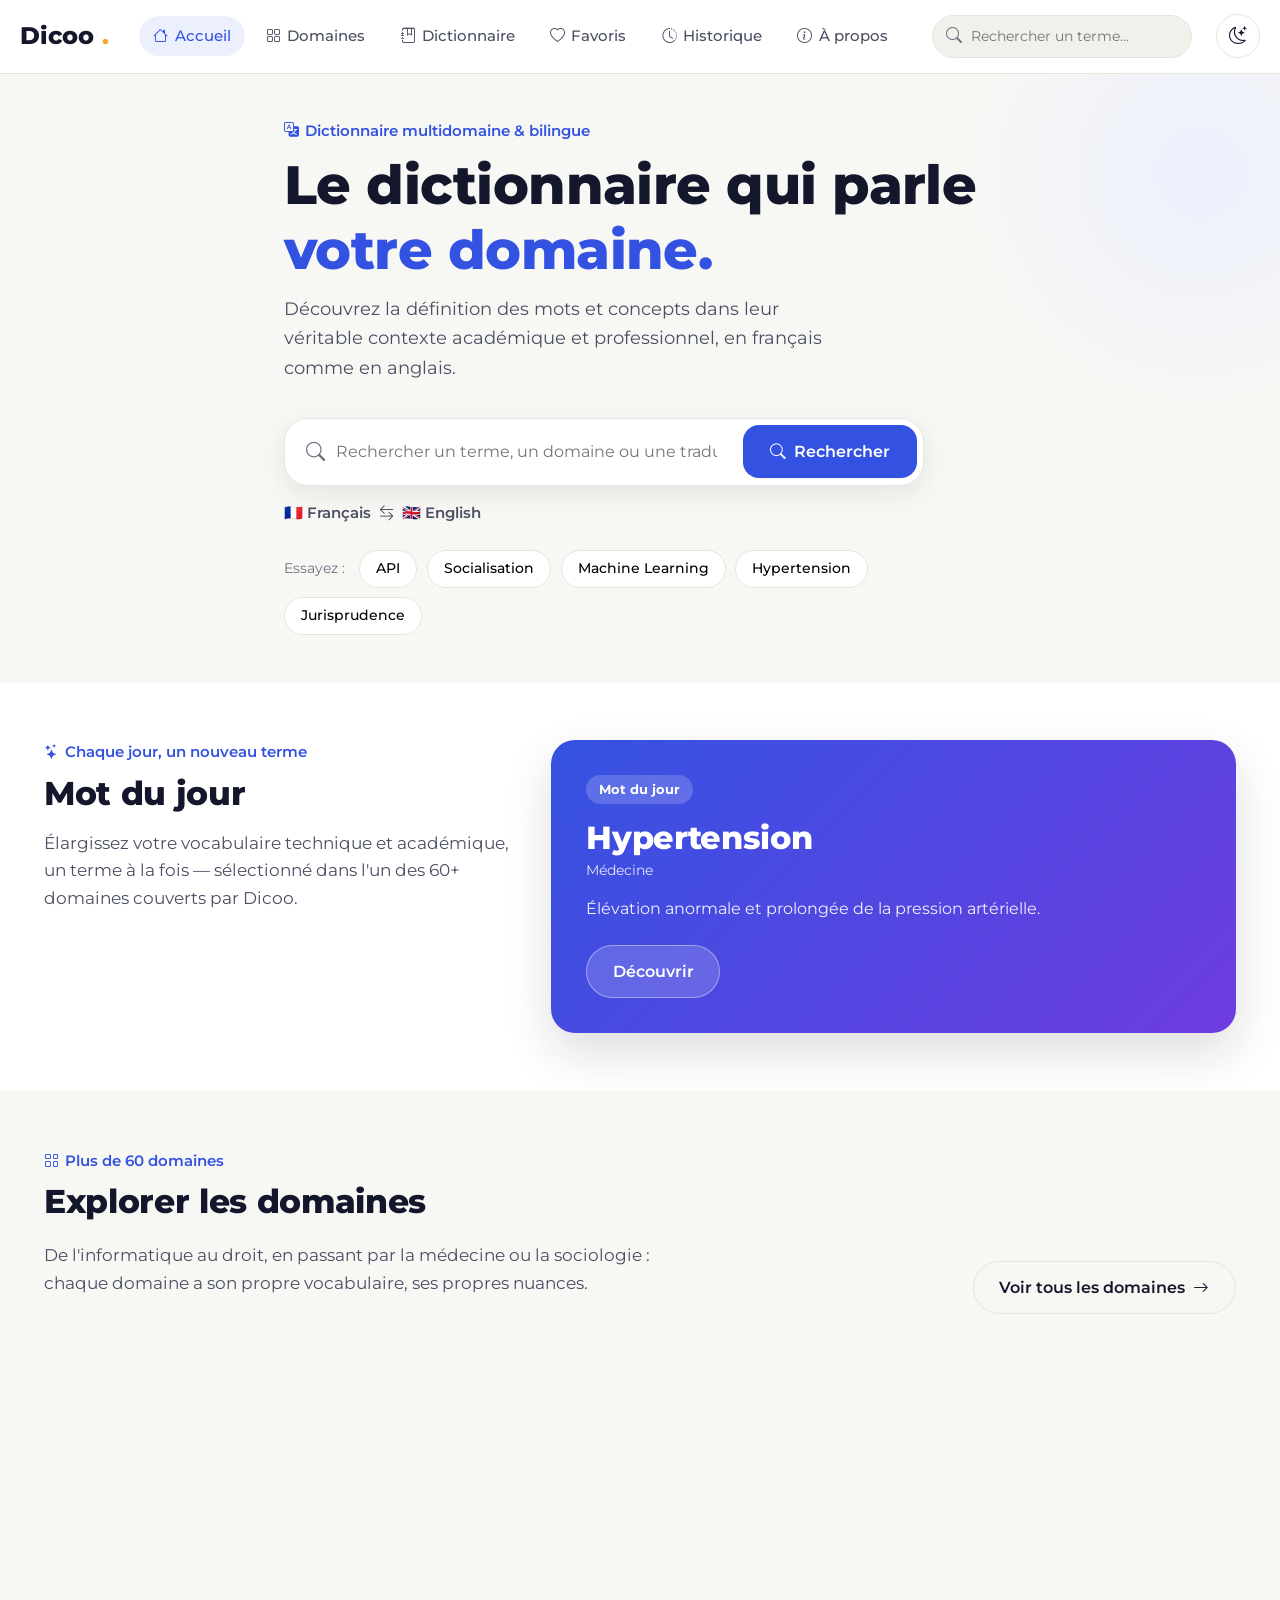
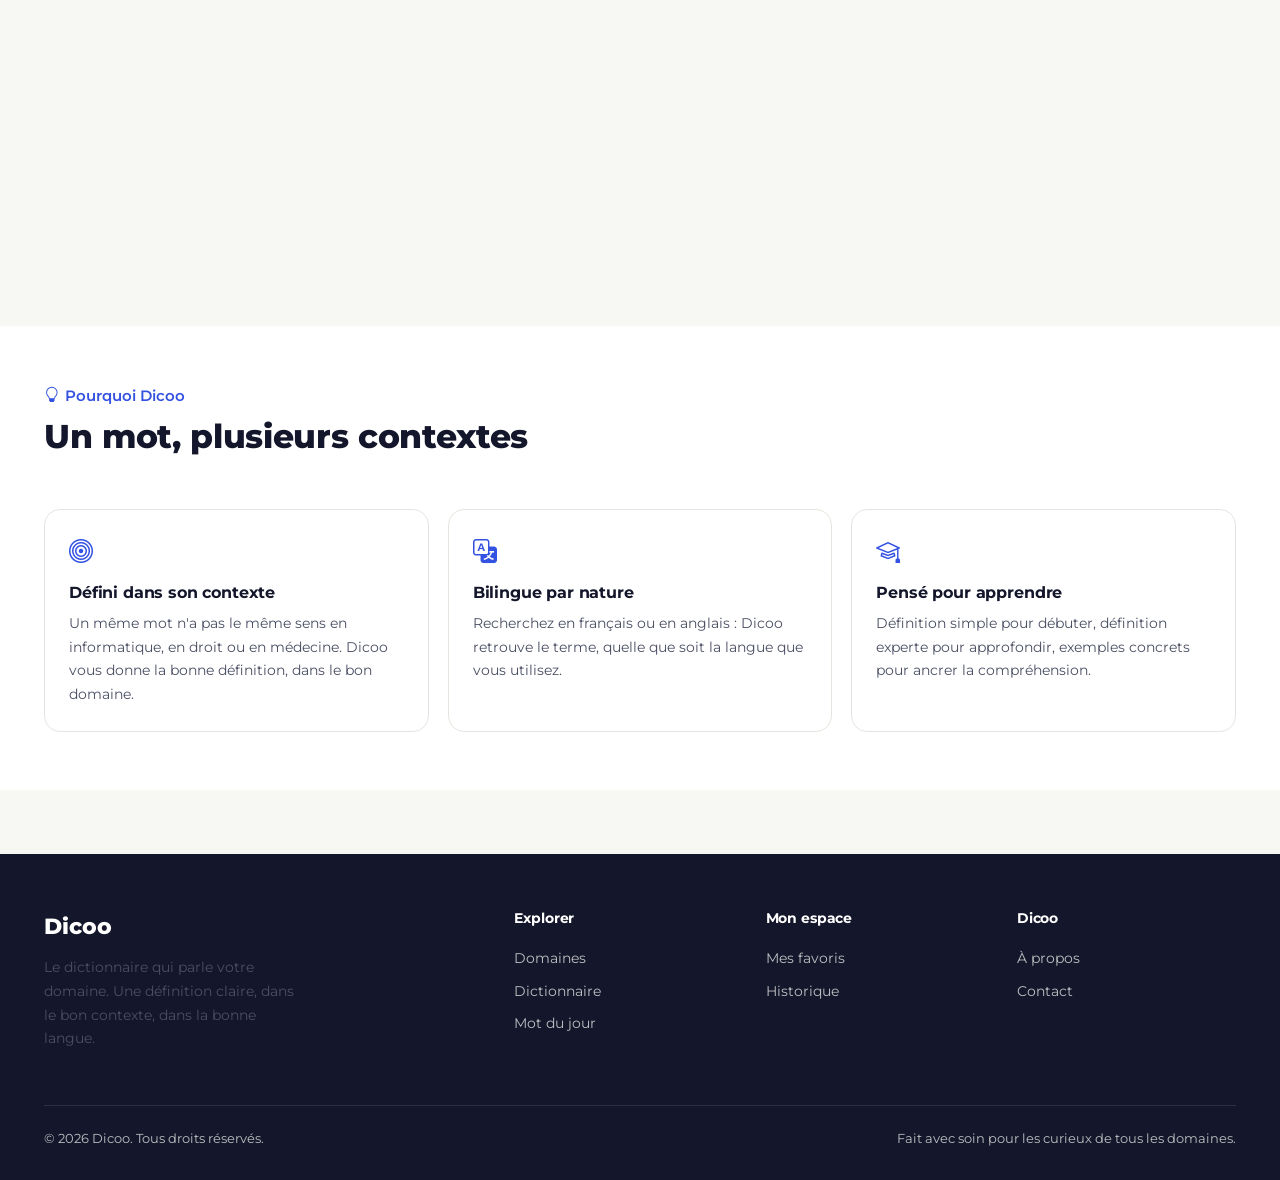
==== index.html @ abe96f1b "Début" ====
<!DOCTYPE html>
<html lang="fr">
<head>
<meta charset="UTF-8">
<meta name="viewport" content="width=device-width, initial-scale=1.0">
<title>Dicoo — Le dictionnaire qui parle votre domaine.</title>
<meta name="description" content="Dicoo est un dictionnaire multidomaine et bilingue (français/anglais) pour étudiants, professionnels, enseignants et chercheurs.">
<link rel="icon" href="data:image/svg+xml,<svg xmlns=%22http://www.w3.org/2000/svg%22 viewBox=%220 0 100 100%22><text y=%22.9em%22 font-size=%2290%22>📘</text></svg>">

<link rel="preconnect" href="https://fonts.googleapis.com">
<link rel="preconnect" href="https://fonts.gstatic.com" crossorigin>
<link href="https://fonts.googleapis.com/css2?family=Montserrat:wght@400;500;600;700;800&display=swap" rel="stylesheet">

<link href="https://cdn.jsdelivr.net/npm/bootstrap@5.3.3/dist/css/bootstrap.min.css" rel="stylesheet">
<link href="https://cdn.jsdelivr.net/npm/bootstrap-icons@1.11.3/font/bootstrap-icons.min.css" rel="stylesheet">

<link rel="stylesheet" href="css/style.css">
<link rel="stylesheet" href="css/responsive.css">
<link rel="stylesheet" href="css/animations.css">
</head>
<body data-page="home">
<header class="site-header">
  <div class="container-dicoo site-header__bar">
    <a href="index.html" class="brand"><span>Dicoo</span><span class="brand__dot">.</span></a>

    <nav class="main-nav" aria-label="Navigation principale">
      <a href="index.html" class="is-active" data-nav-link aria-current="page"><i class="bi bi-house"></i> Accueil</a>
<a href="domaines.html" class="" data-nav-link><i class="bi bi-grid"></i> Domaines</a>
<a href="dictionnaire.html" class="" data-nav-link><i class="bi bi-journal-bookmark"></i> Dictionnaire</a>
<a href="favoris.html" class="" data-nav-link><i class="bi bi-heart"></i> Favoris <span class="nav-badge d-none" data-favorites-badge>0</span></a>
<a href="historique.html" class="" data-nav-link><i class="bi bi-clock-history"></i> Historique <span class="nav-badge d-none" data-history-badge>0</span></a>
<a href="a-propos.html" class="" data-nav-link><i class="bi bi-info-circle"></i> À propos</a>

    </nav>

    <div class="header-search">
      <i class="bi bi-search header-search__icon" aria-hidden="true"></i>
      <input type="search" placeholder="Rechercher un terme..." aria-label="Rechercher un terme" data-header-search-input autocomplete="off">
      <div class="suggestions-panel" data-header-search-results role="listbox"></div>
    </div>

    <div class="header-actions">
      <button type="button" class="icon-btn" data-theme-toggle aria-label="Activer le mode sombre">
        <i class="bi bi-moon-stars" aria-hidden="true"></i>
      </button>
      <button type="button" class="menu-toggle" data-menu-toggle aria-label="Ouvrir le menu" aria-expanded="false" aria-controls="mobileMenu">
        <i class="bi bi-list" aria-hidden="true"></i>
      </button>
    </div>
  </div>
</header>

<div class="mobile-menu" id="mobileMenu" data-mobile-menu>
  <div class="mobile-menu__top">
    <a href="index.html" class="brand"><span>Dicoo</span><span class="brand__dot">.</span></a>
    <button type="button" class="icon-btn" data-menu-toggle aria-label="Fermer le menu"><i class="bi bi-x-lg"></i></button>
  </div>
  <nav aria-label="Navigation mobile">
    <a href="index.html" class="is-active" data-nav-link aria-current="page"><i class="bi bi-house"></i> Accueil</a>
<a href="domaines.html" class="" data-nav-link><i class="bi bi-grid"></i> Domaines</a>
<a href="dictionnaire.html" class="" data-nav-link><i class="bi bi-journal-bookmark"></i> Dictionnaire</a>
<a href="favoris.html" class="" data-nav-link><i class="bi bi-heart"></i> Favoris <span class="nav-badge d-none" data-favorites-badge>0</span></a>
<a href="historique.html" class="" data-nav-link><i class="bi bi-clock-history"></i> Historique <span class="nav-badge d-none" data-history-badge>0</span></a>
<a href="a-propos.html" class="" data-nav-link><i class="bi bi-info-circle"></i> À propos</a>

  </nav>
</div>

<main>
  <section class="hero">
    <div class="container-dicoo hero__inner">
      <span class="section-eyebrow"><i class="bi bi-translate"></i> Dictionnaire multidomaine &amp; bilingue</span>
      <h1 class="hero__title">Le dictionnaire qui parle <span class="accent">votre domaine.</span></h1>
      <p class="hero__subtitle">Découvrez la définition des mots et concepts dans leur véritable contexte académique et professionnel, en français comme en anglais.</p>

      <form class="hero-search" role="search">
        <i class="bi bi-search hero-search__icon" aria-hidden="true"></i>
        <input type="search" placeholder="Rechercher un terme, un domaine ou une traduction..." aria-label="Rechercher un terme, un domaine ou une traduction" data-hero-search-input autocomplete="off">
        <div class="suggestions-panel" data-hero-search-results role="listbox"></div>
        <button type="submit" class="btn-dicoo"><i class="bi bi-search"></i> Rechercher</button>
      </form>

      <div class="hero-langs"><span>🇫🇷 Français</span> <i class="bi bi-arrow-left-right"></i> <span>🇬🇧 English</span></div>

      <div class="hero-suggestions">
        <span class="hero-suggestions__label">Essayez :</span>
        <button type="button" class="chip" data-suggestion-chip="API">API</button>
        <button type="button" class="chip" data-suggestion-chip="Socialisation">Socialisation</button>
        <button type="button" class="chip" data-suggestion-chip="Machine Learning">Machine Learning</button>
        <button type="button" class="chip" data-suggestion-chip="Hypertension">Hypertension</button>
        <button type="button" class="chip" data-suggestion-chip="Jurisprudence">Jurisprudence</button>
      </div>
    </div>
  </section>

  <section class="section section--alt">
    <div class="container-dicoo">
      <div class="row g-4 align-items-stretch">
        <div class="col-lg-5" data-reveal>
          <span class="section-eyebrow"><i class="bi bi-stars"></i> Chaque jour, un nouveau terme</span>
          <h2 class="section-title mb-3">Mot du jour</h2>
          <p class="section-lede">Élargissez votre vocabulaire technique et académique, un terme à la fois — sélectionné dans l'un des 60+ domaines couverts par Dicoo.</p>
        </div>
        <div class="col-lg-7">
          <div class="word-of-day" data-word-of-day></div>
        </div>
      </div>
    </div>
  </section>

  <section class="section">
    <div class="container-dicoo">
      <div class="section-head">
        <div>
          <span class="section-eyebrow"><i class="bi bi-grid"></i> Plus de 60 domaines</span>
          <h2 class="section-title">Explorer les domaines</h2>
          <p class="section-lede">De l'informatique au droit, en passant par la médecine ou la sociologie : chaque domaine a son propre vocabulaire, ses propres nuances.</p>
        </div>
        <a href="domaines.html" class="btn-dicoo-outline">Voir tous les domaines <i class="bi bi-arrow-right"></i></a>
      </div>
      <div class="domains-grid" data-domains-preview></div>
    </div>
  </section>

  <section class="section section--alt">
    <div class="container-dicoo">
      <div class="section-head">
        <div>
          <span class="section-eyebrow"><i class="bi bi-lightbulb"></i> Pourquoi Dicoo</span>
          <h2 class="section-title">Un mot, plusieurs contextes</h2>
        </div>
      </div>
      <div class="value-grid">
        <div class="value-card" data-reveal>
          <i class="bi bi-bullseye" aria-hidden="true"></i>
          <h3>Défini dans son contexte</h3>
          <p>Un même mot n'a pas le même sens en informatique, en droit ou en médecine. Dicoo vous donne la bonne définition, dans le bon domaine.</p>
        </div>
        <div class="value-card" data-reveal>
          <i class="bi bi-translate" aria-hidden="true"></i>
          <h3>Bilingue par nature</h3>
          <p>Recherchez en français ou en anglais : Dicoo retrouve le terme, quelle que soit la langue que vous utilisez.</p>
        </div>
        <div class="value-card" data-reveal>
          <i class="bi bi-mortarboard" aria-hidden="true"></i>
          <h3>Pensé pour apprendre</h3>
          <p>Définition simple pour débuter, définition experte pour approfondir, exemples concrets pour ancrer la compréhension.</p>
        </div>
      </div>
    </div>
  </section>
</main>
<footer class="site-footer">
  <div class="container-dicoo">
    <div class="footer-grid">
      <div>
        <div class="footer-brand">Dicoo</div>
        <p class="footer-tagline">Le dictionnaire qui parle votre domaine. Une définition claire, dans le bon contexte, dans la bonne langue.</p>
      </div>
      <div class="footer-col">
        <h4>Explorer</h4>
        <a href="domaines.html">Domaines</a>
        <a href="dictionnaire.html">Dictionnaire</a>
        <a href="index.html">Mot du jour</a>
      </div>
      <div class="footer-col">
        <h4>Mon espace</h4>
        <a href="favoris.html">Mes favoris</a>
        <a href="historique.html">Historique</a>
      </div>
      <div class="footer-col">
        <h4>Dicoo</h4>
        <a href="a-propos.html">À propos</a>
        <a href="#">Contact</a>
      </div>
    </div>
    <div class="footer-bottom">
      <span>&copy; 2026 Dicoo. Tous droits réservés.</span>
      <span>Fait avec soin pour les curieux de tous les domaines.</span>
    </div>
  </div>
</footer>
<script src="js/data.js"></script>
<script src="js/search.js"></script>
<script src="js/favorites.js"></script>
<script src="js/history.js"></script>
<script src="js/ui.js"></script>
<script src="js/dictionary.js"></script>
<script src="js/app.js"></script>

</body>
</html>
---- css/style.css ----
/* ============================================================
   Dicoo — style.css
   Feuille de style principale : design tokens, typographie,
   composants d'interface. La mise en page responsive détaillée
   vit dans responsive.css ; les animations dans animations.css.
   ============================================================ */

/* --------------------------- Design tokens --------------------------- */
:root {
  --font-main: "Montserrat", -apple-system, BlinkMacSystemFont, sans-serif;

  /* Palette — mode clair */
  --ink: #14172b;
  --ink-soft: #4b4f63;
  --paper: #f7f7f4;
  --surface: #ffffff;
  --surface-2: #f0f1eb;
  --cobalt: #3452e1;
  --cobalt-dark: #263ec2;
  --cobalt-tint: #ecf0fd;
  --amber: #f5a623;
  --amber-tint: #fff3dd;
  --slate: #6b7280;
  --border: #e5e5df;
  --danger: #e0455f;

  --radius-sm: 10px;
  --radius-md: 16px;
  --radius-lg: 24px;
  --radius-pill: 999px;

  --shadow-sm: 0 1px 2px rgba(20, 23, 43, 0.06);
  --shadow-md: 0 8px 24px rgba(20, 23, 43, 0.08);
  --shadow-lg: 0 20px 48px rgba(20, 23, 43, 0.14);

  --container-max: 1240px;
  color-scheme: light;
}

[data-theme="dark"] {
  --ink: #eef0f7;
  --ink-soft: #b7bad0;
  --paper: #0e1020;
  --surface: #161a2e;
  --surface-2: #1d2238;
  --cobalt: #7c93ff;
  --cobalt-dark: #94a7ff;
  --cobalt-tint: #202748;
  --amber: #ffc357;
  --amber-tint: #3a2f16;
  --slate: #9ea2ba;
  --border: #2a2f4a;

  --shadow-sm: 0 1px 2px rgba(0, 0, 0, 0.3);
  --shadow-md: 0 8px 24px rgba(0, 0, 0, 0.35);
  --shadow-lg: 0 24px 56px rgba(0, 0, 0, 0.5);
  color-scheme: dark;
}

/* ------------------------------- Reset -------------------------------- */
*,
*::before,
*::after { box-sizing: border-box; }

html { scroll-behavior: smooth; }

body {
  margin: 0;
  font-family: var(--font-main);
  background: var(--paper);
  color: var(--ink);
  font-weight: 400;
  -webkit-font-smoothing: antialiased;
  transition: background-color 0.35s ease, color 0.35s ease;
  overflow-x: hidden;
}

body.no-scroll { overflow: hidden; }

img { max-width: 100%; display: block; }

a { color: inherit; text-decoration: none; }

button { font-family: inherit; }

ul { list-style: none; margin: 0; padding: 0; }

:focus-visible {
  outline: 3px solid var(--cobalt);
  outline-offset: 2px;
  border-radius: 4px;
}

.container-dicoo {
  width: 100%;
  max-width: var(--container-max);
  margin: 0 auto;
  padding: 0 1.5rem;
}

.d-none { display: none !important; }

/* ------------------------------ Typographie ---------------------------- */
h1, h2, h3, h4 {
  font-family: var(--font-main);
  font-weight: 700;
  line-height: 1.2;
  margin: 0 0 0.6em;
  letter-spacing: -0.01em;
}

p { line-height: 1.65; color: var(--ink-soft); margin: 0 0 1em; }

.section-eyebrow {
  display: inline-flex;
  align-items: center;
  gap: 0.4rem;
  font-weight: 600;
  color: var(--cobalt);
  font-size: 0.95rem;
  margin-bottom: 0.6rem;
}

.section-title { font-size: clamp(1.6rem, 2.6vw, 2.3rem); font-weight: 800; }
.section-lede { max-width: 620px; font-size: 1.05rem; }

.section-head {
  display: flex;
  align-items: flex-end;
  justify-content: space-between;
  gap: 1.5rem;
  margin-bottom: 2rem;
  flex-wrap: wrap;
}

/* -------------------------------- Boutons ------------------------------ */
.btn-dicoo,
.btn-dicoo-outline,
.btn-dicoo-light {
  display: inline-flex;
  align-items: center;
  justify-content: center;
  gap: 0.5rem;
  font-weight: 600;
  font-size: 0.98rem;
  padding: 0.85rem 1.6rem;
  border-radius: var(--radius-pill);
  border: 1.5px solid transparent;
  cursor: pointer;
  transition: transform 0.18s ease, box-shadow 0.18s ease, background-color 0.18s ease, color 0.18s ease, border-color 0.18s ease;
  min-height: 48px;
}

.btn-dicoo {
  background: var(--cobalt);
  color: #fff;
  box-shadow: var(--shadow-sm);
}
.btn-dicoo:hover { background: var(--cobalt-dark); transform: translateY(-2px); box-shadow: var(--shadow-md); color: #fff; }

.btn-dicoo-outline {
  background: transparent;
  border-color: var(--border);
  color: var(--ink);
}
.btn-dicoo-outline:hover { border-color: var(--cobalt); color: var(--cobalt); transform: translateY(-2px); }

.btn-dicoo-light {
  background: rgba(255, 255, 255, 0.16);
  color: #fff;
  border-color: rgba(255, 255, 255, 0.4);
  backdrop-filter: blur(6px);
}
.btn-dicoo-light:hover { background: rgba(255, 255, 255, 0.28); transform: translateY(-2px); color: #fff; }

/* -------------------------------- Header -------------------------------- */
.site-header {
  position: sticky;
  top: 0;
  z-index: 1000;
  background: color-mix(in srgb, var(--surface) 92%, transparent);
  backdrop-filter: blur(10px);
  border-bottom: 1px solid var(--border);
}

.site-header__bar {
  display: flex;
  align-items: center;
  justify-content: space-between;
  padding: 0.9rem 0;
  gap: 1.5rem;
}

.brand {
  display: inline-flex;
  align-items: center;
  gap: 0.5rem;
  font-weight: 800;
  font-size: 1.5rem;
  color: var(--ink);
  flex-shrink: 0;
}
.brand__dot { color: var(--amber); }

.main-nav {
  display: flex;
  align-items: center;
  gap: 0.4rem;
  flex: 1;
  justify-content: center;
}

.main-nav a {
  position: relative;
  padding: 0.55rem 0.9rem;
  border-radius: var(--radius-pill);
  font-weight: 500;
  font-size: 0.94rem;
  color: var(--ink-soft);
  display: inline-flex;
  align-items: center;
  gap: 0.4rem;
  transition: background-color 0.18s ease, color 0.18s ease;
}
.main-nav a:hover { background: var(--surface-2); color: var(--ink); }
.main-nav a.is-active { background: var(--cobalt-tint); color: var(--cobalt); }

.nav-badge {
  background: var(--amber);
  color: #21160a;
  font-size: 0.72rem;
  font-weight: 700;
  padding: 0.05rem 0.4rem;
  border-radius: var(--radius-pill);
  line-height: 1.4;
}

.header-actions { display: flex; align-items: center; gap: 0.5rem; flex-shrink: 0; }

.icon-btn {
  width: 44px;
  height: 44px;
  border-radius: 50%;
  border: 1px solid var(--border);
  background: var(--surface);
  color: var(--ink);
  display: inline-flex;
  align-items: center;
  justify-content: center;
  font-size: 1.1rem;
  cursor: pointer;
  transition: transform 0.18s ease, border-color 0.18s ease, background-color 0.18s ease;
}
.icon-btn:hover { border-color: var(--cobalt); color: var(--cobalt); transform: translateY(-1px); }

.menu-toggle { display: none; }

/* Header search (compact, in the bar itself on inner pages) */
.header-search { position: relative; width: 260px; flex-shrink: 0; }
.header-search input {
  width: 100%;
  padding: 0.6rem 1rem 0.6rem 2.4rem;
  border-radius: var(--radius-pill);
  border: 1.5px solid var(--border);
  background: var(--surface-2);
  color: var(--ink);
  font-family: var(--font-main);
  font-size: 0.9rem;
  transition: border-color 0.18s ease, background-color 0.18s ease;
}
.header-search input:focus { border-color: var(--cobalt); background: var(--surface); outline: none; }
.header-search__icon {
  position: absolute;
  left: 0.9rem;
  top: 50%;
  transform: translateY(-50%);
  color: var(--slate);
  pointer-events: none;
}

/* Mobile menu panel */
.mobile-menu {
  display: none;
  position: fixed;
  inset: 0;
  z-index: 1100;
  background: var(--surface);
  padding: 1.5rem;
  transform: translateX(100%);
  transition: transform 0.32s ease;
  overflow-y: auto;
}
.mobile-menu.is-open { transform: translateX(0); }
.mobile-menu__top { display: flex; justify-content: space-between; align-items: center; margin-bottom: 2rem; }
.mobile-menu a {
  display: flex;
  align-items: center;
  gap: 0.75rem;
  padding: 1rem 0.4rem;
  font-size: 1.15rem;
  font-weight: 600;
  border-bottom: 1px solid var(--border);
}
.mobile-menu a.is-active { color: var(--cobalt); }

/* -------------------------------- Hero --------------------------------- */
.hero {
  padding: 4.5rem 0 5rem;
  position: relative;
  overflow: hidden;
}
.hero::before {
  content: "";
  position: absolute;
  top: -140px;
  right: -160px;
  width: 480px;
  height: 480px;
  background: radial-gradient(circle, var(--cobalt-tint) 0%, transparent 70%);
  z-index: 0;
}
.hero__inner { position: relative; z-index: 1; max-width: 760px; }

.hero__title {
  font-size: clamp(2.1rem, 5vw, 3.4rem);
  font-weight: 800;
  margin-bottom: 0.7rem;
}
.hero__title .accent { color: var(--cobalt); }

.hero__subtitle {
  font-size: 1.12rem;
  max-width: 560px;
  margin-bottom: 2.2rem;
}

.hero-search {
  position: relative;
  background: var(--surface);
  border: 1.5px solid var(--border);
  border-radius: var(--radius-lg);
  box-shadow: var(--shadow-md);
  padding: 0.4rem;
  display: flex;
  align-items: center;
  gap: 0.5rem;
  max-width: 640px;
}
.hero-search__icon { color: var(--slate); font-size: 1.2rem; padding-left: 0.9rem; }
.hero-search input {
  flex: 1;
  border: none;
  background: transparent;
  font-family: var(--font-main);
  font-size: 1.02rem;
  padding: 0.9rem 0.2rem;
  color: var(--ink);
}
.hero-search input:focus { outline: none; }
.hero-search button {
  border-radius: var(--radius-md);
}

.hero-langs {
  display: inline-flex;
  align-items: center;
  gap: 0.5rem;
  margin-top: 1rem;
  font-weight: 600;
  color: var(--ink-soft);
  font-size: 0.95rem;
}

.hero-suggestions {
  margin-top: 1.6rem;
  display: flex;
  flex-wrap: wrap;
  gap: 0.6rem;
  align-items: center;
}
.hero-suggestions__label { color: var(--slate); font-size: 0.9rem; margin-right: 0.3rem; }
.chip {
  border: 1px solid var(--border);
  background: var(--surface);
  padding: 0.45rem 1rem;
  border-radius: var(--radius-pill);
  font-size: 0.88rem;
  font-weight: 500;
  cursor: pointer;
  transition: border-color 0.18s ease, color 0.18s ease, transform 0.18s ease;
}
.chip:hover { border-color: var(--cobalt); color: var(--cobalt); transform: translateY(-1px); }

/* Suggestions dropdown (shared: hero + header) */
.suggestions-panel {
  position: absolute;
  left: 0;
  right: 0;
  top: calc(100% + 0.6rem);
  background: var(--surface);
  border: 1px solid var(--border);
  border-radius: var(--radius-md);
  box-shadow: var(--shadow-lg);
  padding: 0.5rem;
  max-height: 380px;
  overflow-y: auto;
  z-index: 60;
  opacity: 0;
  visibility: hidden;
  transform: translateY(-6px);
  transition: opacity 0.18s ease, transform 0.18s ease, visibility 0.18s ease;
}
.suggestions-panel.is-open { opacity: 1; visibility: visible; transform: translateY(0); }

.suggestions-label {
  font-size: 0.78rem;
  font-weight: 700;
  color: var(--slate);
  padding: 0.6rem 0.7rem 0.3rem;
  margin: 0;
}
.suggestions-empty { padding: 1rem 0.7rem; color: var(--slate); font-size: 0.9rem; margin: 0; }

.suggestion-item {
  width: 100%;
  display: flex;
  align-items: center;
  gap: 0.7rem;
  padding: 0.7rem;
  border: none;
  background: transparent;
  border-radius: var(--radius-sm);
  cursor: pointer;
  text-align: left;
  transition: background-color 0.15s ease;
}
.suggestion-item:hover, .suggestion-item:focus-visible { background: var(--surface-2); }
.suggestion-item__icon { color: var(--slate); font-size: 0.95rem; width: 20px; text-align: center; }
.suggestion-item__text { flex: 1; display: flex; flex-direction: column; }
.suggestion-item__term { font-weight: 600; font-size: 0.95rem; }
.suggestion-item__domain { font-size: 0.78rem; color: var(--slate); }
.suggestion-item__arrow { color: var(--border); }

/* --------------------------- Mot du jour -------------------------------- */
.word-of-day {
  background: linear-gradient(135deg, var(--cobalt) 0%, #6e3ce0 100%);
  border-radius: var(--radius-lg);
  padding: 2.2rem;
  color: #fff;
  box-shadow: var(--shadow-lg);
}
.wod-eyebrow {
  display: inline-block;
  font-size: 0.82rem;
  font-weight: 700;
  background: rgba(255, 255, 255, 0.18);
  padding: 0.3rem 0.8rem;
  border-radius: var(--radius-pill);
  margin-bottom: 0.9rem;
}
.wod-term { font-size: 2rem; font-weight: 800; margin-bottom: 0.2rem; }
.wod-domain { display: block; opacity: 0.85; font-size: 0.9rem; margin-bottom: 0.9rem; }
.wod-def { color: rgba(255, 255, 255, 0.92); margin-bottom: 1.4rem; }

/* -------------------------------- Sections ------------------------------ */
.section { padding: 3.6rem 0; }
.section--alt { background: var(--surface); }

/* ------------------------------ Domain cards ---------------------------- */
.domains-grid {
  display: grid;
  grid-template-columns: repeat(auto-fill, minmax(250px, 1fr));
  gap: 1.2rem;
}

.domain-card {
  background: var(--surface);
  border: 1px solid var(--border);
  border-radius: var(--radius-md);
  padding: 1.6rem;
  display: flex;
  flex-direction: column;
  gap: 0.7rem;
  transition: transform 0.22s ease, box-shadow 0.22s ease, border-color 0.22s ease;
}
.domain-card:hover {
  transform: translateY(-4px);
  box-shadow: var(--shadow-md);
  border-color: var(--cobalt);
}
.domain-card__icon {
  width: 52px;
  height: 52px;
  border-radius: var(--radius-sm);
  background: var(--cobalt-tint);
  color: var(--cobalt);
  display: flex;
  align-items: center;
  justify-content: center;
  font-size: 1.4rem;
  transition: transform 0.25s ease;
}
.domain-card:hover .domain-card__icon { transform: scale(1.08) rotate(-4deg); }
.domain-card__title { font-size: 1.08rem; margin: 0; color: var(--ink); }
.domain-card__desc { font-size: 0.9rem; margin: 0; flex: 1; }
.domain-card__footer {
  display: flex;
  align-items: center;
  justify-content: space-between;
  padding-top: 0.7rem;
  border-top: 1px solid var(--border);
  font-size: 0.85rem;
}
.domain-card__count { color: var(--slate); font-weight: 500; }
.domain-card__cta { color: var(--cobalt); font-weight: 600; display: inline-flex; align-items: center; gap: 0.3rem; transition: gap 0.18s ease; }
.domain-card:hover .domain-card__cta { gap: 0.55rem; }

/* Category pills nav (domaines.html) */
.category-nav { display: flex; flex-wrap: wrap; gap: 0.6rem; margin-bottom: 2rem; }
.category-pill {
  border: 1px solid var(--border);
  background: var(--surface);
  color: var(--ink-soft);
  padding: 0.55rem 1.1rem;
  border-radius: var(--radius-pill);
  font-size: 0.88rem;
  font-weight: 600;
  cursor: pointer;
  transition: all 0.18s ease;
}
.category-pill:hover { border-color: var(--cobalt); color: var(--cobalt); }
.category-pill.is-active { background: var(--cobalt); border-color: var(--cobalt); color: #fff; }

.domain-search-bar {
  position: relative;
  max-width: 420px;
  margin-bottom: 1.8rem;
}
.domain-search-bar input {
  width: 100%;
  padding: 0.75rem 1rem 0.75rem 2.6rem;
  border-radius: var(--radius-pill);
  border: 1.5px solid var(--border);
  background: var(--surface);
  color: var(--ink);
  font-family: var(--font-main);
}
.domain-search-bar input:focus { outline: none; border-color: var(--cobalt); }
.domain-search-bar i {
  position: absolute;
  left: 1rem;
  top: 50%;
  transform: translateY(-50%);
  color: var(--slate);
}

.results-count { color: var(--slate); font-size: 0.9rem; font-weight: 600; }

/* -------------------------------- Term cards ----------------------------- */
.terms-grid {
  display: grid;
  grid-template-columns: repeat(auto-fill, minmax(270px, 1fr));
  gap: 1.1rem;
}

.term-card {
  background: var(--surface);
  border: 1px solid var(--border);
  border-radius: var(--radius-md);
  padding: 1.4rem;
  display: flex;
  flex-direction: column;
  gap: 0.8rem;
  transition: transform 0.2s ease, box-shadow 0.2s ease, border-color 0.2s ease;
}
.term-card:hover { transform: translateY(-3px); box-shadow: var(--shadow-md); border-color: var(--cobalt); }
.term-card__top { display: flex; align-items: center; justify-content: space-between; }
.term-card__domain {
  font-size: 0.76rem;
  font-weight: 700;
  color: var(--cobalt);
  background: var(--cobalt-tint);
  padding: 0.25rem 0.6rem;
  border-radius: var(--radius-pill);
}
.term-card__title { font-size: 1.15rem; margin: 0 0 0.35rem; color: var(--ink); }
.term-card__def { font-size: 0.9rem; margin: 0; }
.term-card__footer { display: flex; align-items: center; justify-content: space-between; padding-top: 0.6rem; border-top: 1px solid var(--border); }
.term-card__translation { font-size: 0.82rem; color: var(--slate); display: inline-flex; align-items: center; gap: 0.3rem; }

.badge-type {
  font-size: 0.74rem;
  font-weight: 700;
  color: var(--ink-soft);
  background: var(--surface-2);
  padding: 0.25rem 0.6rem;
  border-radius: var(--radius-pill);
}
.badge-domain {
  font-size: 0.78rem;
  font-weight: 700;
  color: var(--cobalt);
  background: var(--cobalt-tint);
  padding: 0.3rem 0.7rem;
  border-radius: var(--radius-pill);
  margin-right: 0.5rem;
  display: inline-block;
}

.fav-btn {
  width: 38px;
  height: 38px;
  border-radius: 50%;
  border: 1px solid var(--border);
  background: var(--surface);
  color: var(--ink-soft);
  display: inline-flex;
  align-items: center;
  justify-content: center;
  cursor: pointer;
  transition: color 0.18s ease, border-color 0.18s ease, transform 0.18s ease;
  flex-shrink: 0;
}
.fav-btn:hover { border-color: var(--danger); color: var(--danger); }
.fav-btn.is-active { color: var(--danger); border-color: var(--danger); }
.fav-btn.pop { animation: favPop 0.32s ease; }

.fav-btn--lg {
  width: auto;
  height: auto;
  border-radius: var(--radius-pill);
  padding: 0.75rem 1.3rem;
  gap: 0.5rem;
  font-weight: 600;
  font-size: 0.92rem;
}

/* -------------------------------- Filtres -------------------------------- */
.filters-bar {
  display: flex;
  flex-wrap: wrap;
  gap: 0.8rem;
  align-items: center;
  background: var(--surface);
  border: 1px solid var(--border);
  border-radius: var(--radius-md);
  padding: 1.1rem;
  margin-bottom: 1.8rem;
}
.filters-bar select {
  border: 1.5px solid var(--border);
  background: var(--surface-2);
  color: var(--ink);
  border-radius: var(--radius-sm);
  padding: 0.6rem 0.9rem;
  font-family: var(--font-main);
  font-size: 0.88rem;
  font-weight: 500;
  min-width: 140px;
}
.filters-bar select:focus { outline: none; border-color: var(--cobalt); }
.filters-reset {
  background: none;
  border: none;
  color: var(--cobalt);
  font-weight: 600;
  font-size: 0.88rem;
  cursor: pointer;
  padding: 0.5rem;
  display: inline-flex;
  align-items: center;
  gap: 0.3rem;
}

.dictionary-search-bar {
  position: relative;
  margin-bottom: 1.4rem;
}
.dictionary-search-bar input {
  width: 100%;
  padding: 0.95rem 1.2rem 0.95rem 3rem;
  border-radius: var(--radius-md);
  border: 1.5px solid var(--border);
  background: var(--surface);
  font-family: var(--font-main);
  font-size: 1rem;
  color: var(--ink);
}
.dictionary-search-bar input:focus { outline: none; border-color: var(--cobalt); }
.dictionary-search-bar i {
  position: absolute;
  left: 1.1rem;
  top: 50%;
  transform: translateY(-50%);
  color: var(--slate);
}

/* -------------------------------- Page terme ----------------------------- */
.breadcrumb-dicoo {
  font-size: 0.85rem;
  color: var(--slate);
  display: flex;
  align-items: center;
  gap: 0.4rem;
  margin-bottom: 1.4rem;
  flex-wrap: wrap;
}
.breadcrumb-dicoo a { color: var(--slate); }
.breadcrumb-dicoo a:hover { color: var(--cobalt); }
.breadcrumb-dicoo span { color: var(--ink); font-weight: 600; }

.term-header__top {
  display: flex;
  align-items: flex-start;
  justify-content: space-between;
  gap: 1.5rem;
  flex-wrap: wrap;
  padding-bottom: 1.8rem;
  border-bottom: 1px solid var(--border);
  margin-bottom: 2rem;
}
.term-title {
  font-size: clamp(1.8rem, 4vw, 2.6rem);
  margin: 0.5rem 0 0;
  display: flex;
  align-items: center;
  gap: 0.7rem;
}
.speak-btn {
  width: 42px;
  height: 42px;
  border-radius: 50%;
  border: 1px solid var(--border);
  background: var(--surface);
  color: var(--cobalt);
  cursor: pointer;
  display: inline-flex;
  align-items: center;
  justify-content: center;
  font-size: 1.05rem;
  transition: background-color 0.18s ease, transform 0.18s ease;
}
.speak-btn:hover { background: var(--cobalt-tint); transform: scale(1.06); }
.speak-btn:active { transform: scale(0.95); }

.term-body { display: grid; grid-template-columns: 1fr 300px; gap: 2.5rem; align-items: start; }

.term-section {
  background: var(--surface);
  border: 1px solid var(--border);
  border-radius: var(--radius-md);
  padding: 1.6rem 1.8rem;
  margin-bottom: 1.3rem;
}
.term-section h2 { font-size: 1.15rem; display: flex; align-items: center; gap: 0.5rem; }
.term-section--simple { background: var(--amber-tint); border-color: transparent; }
.term-section__head { display: flex; align-items: center; justify-content: space-between; margin-bottom: 0.4rem; }

.btn-translate {
  background: var(--cobalt-tint);
  color: var(--cobalt);
  border: none;
  border-radius: var(--radius-pill);
  padding: 0.55rem 1.1rem;
  font-weight: 600;
  font-size: 0.85rem;
  cursor: pointer;
  display: inline-flex;
  align-items: center;
  gap: 0.4rem;
  transition: background-color 0.18s ease;
}
.btn-translate:hover { background: var(--cobalt); color: #fff; }

.translation-row {
  display: flex;
  align-items: center;
  gap: 1.4rem;
  flex-wrap: wrap;
}
.translation-col { display: flex; flex-direction: column; gap: 0.3rem; }
.translation-col__label { font-size: 0.82rem; color: var(--slate); font-weight: 600; }
.translation-col__term { font-size: 1.3rem; font-weight: 700; }
.translation-arrow { color: var(--cobalt); font-size: 1.2rem; }

.example-list { display: flex; flex-direction: column; gap: 0.7rem; }
.example-list li {
  position: relative;
  padding-left: 1.4rem;
  color: var(--ink-soft);
  line-height: 1.6;
}
.example-list li::before {
  content: "\201C";
  position: absolute;
  left: 0;
  color: var(--cobalt);
  font-weight: 800;
  font-size: 1.1rem;
}

.aside-card {
  background: var(--surface);
  border: 1px solid var(--border);
  border-radius: var(--radius-md);
  padding: 1.4rem;
  margin-bottom: 1.2rem;
}
.aside-card h3 { font-size: 0.92rem; margin-bottom: 0.8rem; }
.related-terms { display: flex; flex-wrap: wrap; gap: 0.5rem; }
.related-term-chip {
  border: 1px solid var(--border);
  padding: 0.4rem 0.85rem;
  border-radius: var(--radius-pill);
  font-size: 0.84rem;
  font-weight: 500;
  transition: border-color 0.18s ease, color 0.18s ease;
}
a.related-term-chip:hover { border-color: var(--cobalt); color: var(--cobalt); }
.related-term-chip--static { color: var(--slate); }
.aside-level { display: flex; align-items: center; gap: 0.5rem; font-weight: 600; font-size: 0.92rem; }

/* -------------------------------- Favoris / Historique -------------------- */
.page-header {
  padding: 3rem 0 2rem;
}
.page-header__icon {
  width: 56px;
  height: 56px;
  border-radius: var(--radius-md);
  background: var(--cobalt-tint);
  color: var(--cobalt);
  display: flex;
  align-items: center;
  justify-content: center;
  font-size: 1.5rem;
  margin-bottom: 1rem;
}

.history-group { margin-bottom: 2rem; }
.history-group__label { font-size: 1rem; color: var(--slate); margin-bottom: 0.9rem; }
.history-group__items { display: flex; flex-direction: column; gap: 0.6rem; }
.history-item {
  display: flex;
  align-items: center;
  gap: 0.9rem;
  background: var(--surface);
  border: 1px solid var(--border);
  border-radius: var(--radius-md);
  padding: 0.9rem 1.1rem;
  transition: border-color 0.18s ease, transform 0.18s ease;
}
.history-item:hover { border-color: var(--cobalt); transform: translateX(3px); }
.history-item__icon {
  width: 38px;
  height: 38px;
  border-radius: 50%;
  background: var(--surface-2);
  color: var(--slate);
  display: flex;
  align-items: center;
  justify-content: center;
  flex-shrink: 0;
}
.history-item__text { flex: 1; display: flex; flex-direction: column; }
.history-item__term { font-weight: 600; }
.history-item__domain { font-size: 0.82rem; color: var(--slate); }
.history-item__time { font-size: 0.8rem; color: var(--slate); flex-shrink: 0; }

/* -------------------------------- Empty state ----------------------------- */
.empty-state {
  grid-column: 1 / -1;
  text-align: center;
  padding: 3.5rem 1.5rem;
  color: var(--slate);
}
.empty-state__icon { font-size: 2.4rem; color: var(--border); margin-bottom: 1rem; }
.empty-state__title { color: var(--ink); font-size: 1.15rem; }
.empty-state__text { max-width: 380px; margin: 0 auto; }

/* -------------------------------- Toasts ----------------------------------- */
.toast-container-dicoo {
  position: fixed;
  bottom: 1.4rem;
  left: 50%;
  transform: translateX(-50%);
  z-index: 2000;
  display: flex;
  flex-direction: column;
  gap: 0.5rem;
  align-items: center;
  width: 100%;
  pointer-events: none;
}
.dicoo-toast {
  pointer-events: auto;
  background: var(--ink);
  color: var(--paper);
  padding: 0.8rem 1.3rem;
  border-radius: var(--radius-pill);
  display: inline-flex;
  align-items: center;
  gap: 0.5rem;
  font-size: 0.88rem;
  font-weight: 600;
  box-shadow: var(--shadow-lg);
  opacity: 0;
  transform: translateY(12px);
  transition: opacity 0.25s ease, transform 0.25s ease;
}
.dicoo-toast.is-visible { opacity: 1; transform: translateY(0); }
.dicoo-toast i { color: var(--amber); }

/* -------------------------------- Footer ------------------------------------ */
.site-footer {
  background: var(--ink);
  color: rgba(247, 247, 244, 0.75);
  padding: 3.5rem 0 2rem;
  margin-top: 4rem;
}
[data-theme="dark"] .site-footer { background: #090a14; }
.footer-grid {
  display: grid;
  grid-template-columns: 2fr 1fr 1fr 1fr;
  gap: 2rem;
  padding-bottom: 2.5rem;
  border-bottom: 1px solid rgba(255, 255, 255, 0.1);
}
.footer-brand { color: #fff; font-weight: 800; font-size: 1.4rem; margin-bottom: 0.8rem; }
.footer-tagline { font-size: 0.9rem; max-width: 260px; }
.footer-col h4 { color: #fff; font-size: 0.9rem; margin-bottom: 1rem; }
.footer-col a { display: block; font-size: 0.88rem; padding: 0.35rem 0; color: rgba(247, 247, 244, 0.75); transition: color 0.18s ease; }
.footer-col a:hover { color: var(--amber); }
.footer-bottom {
  padding-top: 1.4rem;
  display: flex;
  justify-content: space-between;
  align-items: center;
  font-size: 0.8rem;
  flex-wrap: wrap;
  gap: 0.6rem;
}

/* -------------------------------- Page à propos ------------------------------ */
.about-hero { padding: 3.5rem 0 2rem; max-width: 720px; }
.value-grid { display: grid; grid-template-columns: repeat(auto-fit, minmax(220px, 1fr)); gap: 1.2rem; }
.value-card {
  background: var(--surface);
  border: 1px solid var(--border);
  border-radius: var(--radius-md);
  padding: 1.5rem;
}
.value-card i { font-size: 1.5rem; color: var(--cobalt); margin-bottom: 0.8rem; display: block; }
.value-card h3 { font-size: 1.02rem; }
.value-card p { font-size: 0.9rem; margin: 0; }

.stat-row { display: grid; grid-template-columns: repeat(auto-fit, minmax(160px, 1fr)); gap: 1.2rem; }
.stat-item { text-align: center; padding: 1.6rem 1rem; background: var(--surface); border: 1px solid var(--border); border-radius: var(--radius-md); }
.stat-item strong { display: block; font-size: 2rem; font-weight: 800; color: var(--cobalt); }
.stat-item span { font-size: 0.85rem; color: var(--slate); }
---- css/responsive.css ----
/* ============================================================
   Dicoo — responsive.css
   Règles responsives. Approche mobile-first pour le contenu ;
   ce fichier ajuste la mise en page aux points de rupture.
   Aucun débordement horizontal ne doit apparaître, du 320px
   au grand écran.
   ============================================================ */

/* ---- Base mobile (< 576px) déjà couverte par les styles par défaut ---- */

.mobile-menu { display: block; }

/* Header : sur mobile on masque la nav centrale + recherche compacte,
   on affiche le bouton burger */
.main-nav { display: none; }
.header-search { display: none; }
.menu-toggle {
  display: inline-flex;
  width: 44px;
  height: 44px;
  border-radius: 50%;
  border: 1px solid var(--border);
  background: var(--surface);
  align-items: center;
  justify-content: center;
  font-size: 1.2rem;
  cursor: pointer;
}

.hero { padding: 2.8rem 0 3rem; text-align: left; }
.hero-search { flex-wrap: wrap; padding: 0.6rem; }
.hero-search input { min-width: 100%; order: 1; }
.hero-search__icon { order: 0; }
.hero-search > button { order: 2; width: 100%; margin-top: 0.3rem; }

.term-body { grid-template-columns: 1fr; }
.footer-grid { grid-template-columns: 1fr 1fr; }

.term-header__top { flex-direction: column; align-items: stretch; }
.fav-btn--lg { justify-content: center; }

/* --------------------------- ≥ 576px (petites tablettes) --------------------------- */
@media (min-width: 576px) {
  .footer-grid { grid-template-columns: 2fr 1fr 1fr; }
}

/* --------------------------- ≥ 768px (tablette) --------------------------- */
@media (min-width: 768px) {
  .hero { text-align: left; }
  .hero-search { flex-wrap: nowrap; padding: 0.4rem; }
  .hero-search input { min-width: 0; order: 0; }
  .hero-search > button { order: 0; width: auto; margin-top: 0; }

  .term-header__top { flex-direction: row; align-items: flex-start; }
  .fav-btn--lg { justify-content: flex-start; }
}

/* --------------------------- ≥ 992px (desktop) --------------------------- */
@media (min-width: 992px) {
  .menu-toggle { display: none; }
  .mobile-menu { display: none !important; }
  .main-nav { display: flex; }
  .header-search { display: block; }

  .term-body { grid-template-columns: 1fr 300px; }
  .footer-grid { grid-template-columns: 2fr 1fr 1fr 1fr; }
}

/* --------------------------- ≥ 1200px (grand écran) --------------------------- */
@media (min-width: 1200px) {
  .domains-grid { grid-template-columns: repeat(4, 1fr); }
  .terms-grid { grid-template-columns: repeat(3, 1fr); }
}

/* --------------------------- Très petits écrans (320–374px) ---------------------- */
@media (max-width: 374px) {
  .container-dicoo { padding: 0 1rem; }
  .hero__title { font-size: 1.85rem; }
  .btn-dicoo, .btn-dicoo-outline, .btn-dicoo-light { padding: 0.8rem 1.2rem; font-size: 0.92rem; }
  .term-title { font-size: 1.6rem; }
}

/* --------------------------- Garde-fou anti-débordement -------------------------- */
img, svg, table { max-width: 100%; }
.container-dicoo, .hero, .term-body, .footer-grid { min-width: 0; }
---- css/animations.css ----
/* ============================================================
   Dicoo — animations.css
   Centralise les animations, keyframes et micro-interactions.
   Objectif : donner une sensation fluide sans excès.
   ============================================================ */

@media (prefers-reduced-motion: no-preference) {
  /* Apparition progressive des éléments au scroll (voir ui.js -> IntersectionObserver) */
  [data-reveal] {
    opacity: 0;
    transform: translateY(18px);
    transition: opacity 0.55s cubic-bezier(0.22, 1, 0.36, 1),
                transform 0.55s cubic-bezier(0.22, 1, 0.36, 1);
  }
  [data-reveal].is-visible {
    opacity: 1;
    transform: translateY(0);
  }

  /* Décalage progressif pour les grilles de cartes */
  .domains-grid [data-reveal],
  .terms-grid [data-reveal] {
    transition-delay: calc(var(--stagger, 0) * 40ms);
  }
}

@media (prefers-reduced-motion: reduce) {
  [data-reveal] { opacity: 1; transform: none; transition: none; }
  *, *::before, *::after { animation-duration: 0.001ms !important; transition-duration: 0.001ms !important; }
}

/* Chargement initial du hero */
@keyframes heroFadeUp {
  from { opacity: 0; transform: translateY(24px); }
  to { opacity: 1; transform: translateY(0); }
}
.hero__inner > * { animation: heroFadeUp 0.7s cubic-bezier(0.22, 1, 0.36, 1) both; }
.hero__inner > *:nth-child(1) { animation-delay: 0.02s; }
.hero__inner > *:nth-child(2) { animation-delay: 0.08s; }
.hero__inner > *:nth-child(3) { animation-delay: 0.14s; }
.hero__inner > *:nth-child(4) { animation-delay: 0.2s; }
.hero__inner > *:nth-child(5) { animation-delay: 0.26s; }

/* Mot du jour : légère mise en avant à l'apparition */
@keyframes wodPulseIn {
  from { opacity: 0; transform: scale(0.97); }
  to { opacity: 1; transform: scale(1); }
}
.word-of-day { animation: wodPulseIn 0.6s cubic-bezier(0.22, 1, 0.36, 1) both; }

/* Favoris : petit "pop" du coeur au clic */
@keyframes favPop {
  0% { transform: scale(1); }
  35% { transform: scale(1.35); }
  60% { transform: scale(0.92); }
  100% { transform: scale(1); }
}

/* Menu mobile : glissement + fondu du panneau (transform géré en CSS de base) */
@keyframes menuItemIn {
  from { opacity: 0; transform: translateX(14px); }
  to { opacity: 1; transform: translateX(0); }
}
.mobile-menu.is-open a { animation: menuItemIn 0.35s ease both; }
.mobile-menu.is-open a:nth-child(1) { animation-delay: 0.04s; }
.mobile-menu.is-open a:nth-child(2) { animation-delay: 0.08s; }
.mobile-menu.is-open a:nth-child(3) { animation-delay: 0.12s; }
.mobile-menu.is-open a:nth-child(4) { animation-delay: 0.16s; }
.mobile-menu.is-open a:nth-child(5) { animation-delay: 0.2s; }
.mobile-menu.is-open a:nth-child(6) { animation-delay: 0.24s; }

/* Traduction : flip léger lors de l'inversion FR/EN */
@keyframes translationFlip {
  0% { opacity: 0.2; transform: rotateX(8deg) translateY(4px); }
  100% { opacity: 1; transform: rotateX(0) translateY(0); }
}
.flip-anim { animation: translationFlip 0.4s ease; }

/* Chargement (skeleton / spinner générique, si utilisé) */
@keyframes dicooSpin {
  to { transform: rotate(360deg); }
}
.spinner-dicoo {
  width: 22px;
  height: 22px;
  border: 3px solid var(--border);
  border-top-color: var(--cobalt);
  border-radius: 50%;
  animation: dicooSpin 0.7s linear infinite;
}

/* Suggestions : légère translation à l'ouverture (déjà gérée via opacity/transform
   sur .suggestions-panel dans style.css, ici on ajoute un petit rebond sur les items) */
@keyframes suggestionIn {
  from { opacity: 0; transform: translateY(-4px); }
  to { opacity: 1; transform: translateY(0); }
}
.suggestions-panel.is-open .suggestion-item { animation: suggestionIn 0.22s ease both; }

/* Chip / bouton : légère impulsion au survol (complète les transitions de style.css) */
.chip:active, .btn-dicoo:active, .btn-dicoo-outline:active { transform: scale(0.97); }
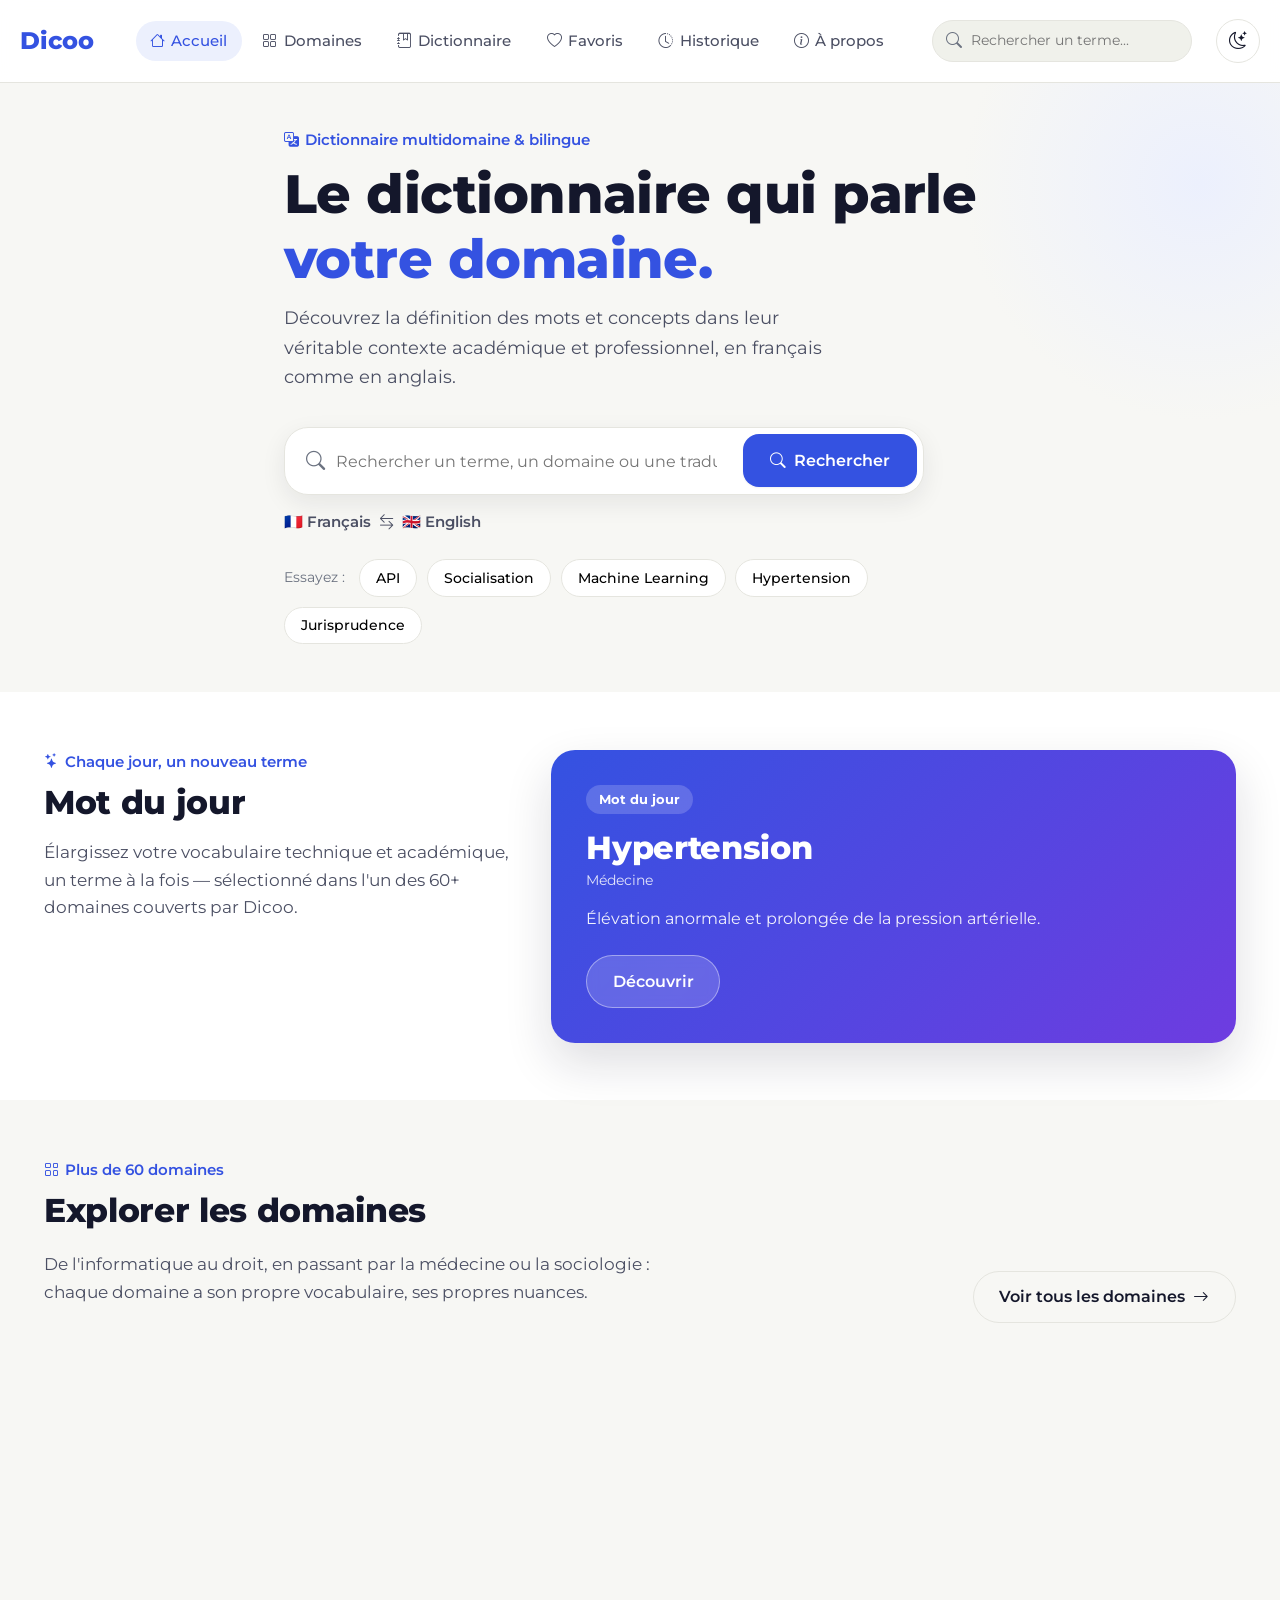
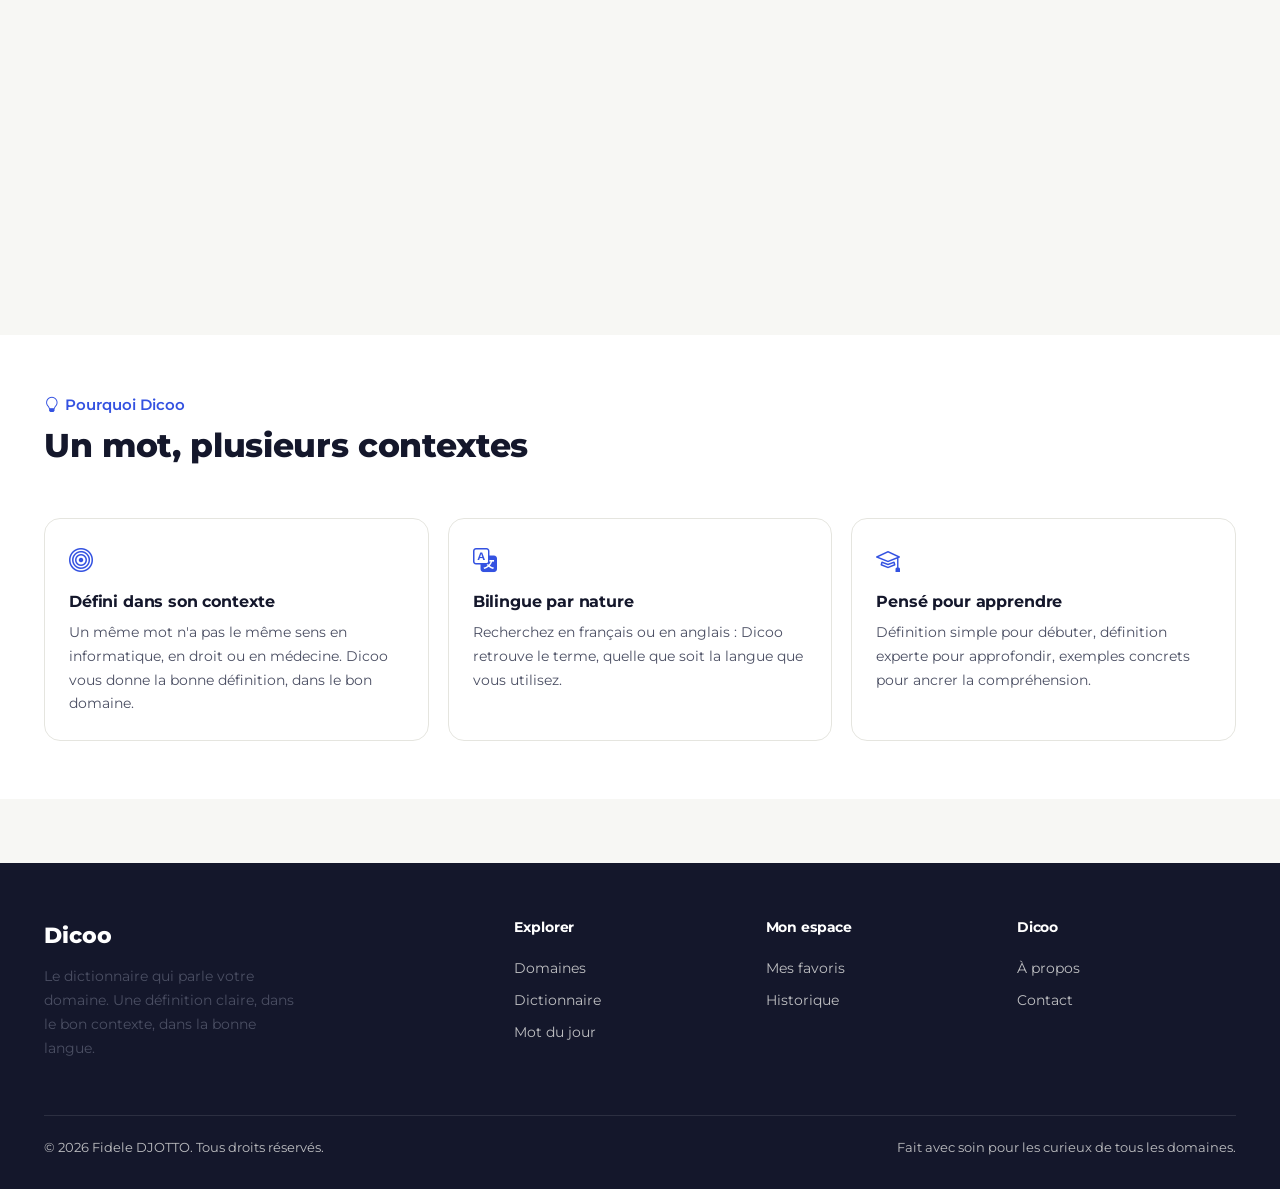
==== commit 38be9092: "logo, footer, corrigés" ====
--- a/index.html
+++ b/index.html
@@ -21,7 +21,7 @@
 <body data-page="home">
 <header class="site-header">
   <div class="container-dicoo site-header__bar">
-    <a href="index.html" class="brand"><span>Dicoo</span><span class="brand__dot">.</span></a>
+    <a href="index.html" class="brand"><span>Dicoo</span><span class="brand__dot"></span></a>
 
     <nav class="main-nav" aria-label="Navigation principale">
       <a href="index.html" class="is-active" data-nav-link aria-current="page"><i class="bi bi-house"></i> Accueil</a>
@@ -175,7 +175,7 @@
       </div>
     </div>
     <div class="footer-bottom">
-      <span>&copy; 2026 Dicoo. Tous droits réservés.</span>
+      <span>&copy; 2026 Fidele DJOTTO. Tous droits réservés.</span>
       <span>Fait avec soin pour les curieux de tous les domaines.</span>
     </div>
   </div>
--- a/css/style.css
+++ b/css/style.css
@@ -187,8 +187,9 @@
   display: flex;
   align-items: center;
   justify-content: space-between;
-  padding: 0.9rem 0;
+  padding: 1.05rem 0;
   gap: 1.5rem;
+  min-height: 82px;
 }
 
 .brand {
@@ -197,7 +198,13 @@
   gap: 0.5rem;
   font-weight: 800;
   font-size: 1.5rem;
-  color: var(--ink);
+  color:  #3452e1;;
+  flex-shrink: 0;
+}
+.brand img {
+  display: block;
+  height: 2.4rem;
+  width: auto;
   flex-shrink: 0;
 }
 .brand__dot { color: var(--amber); }
